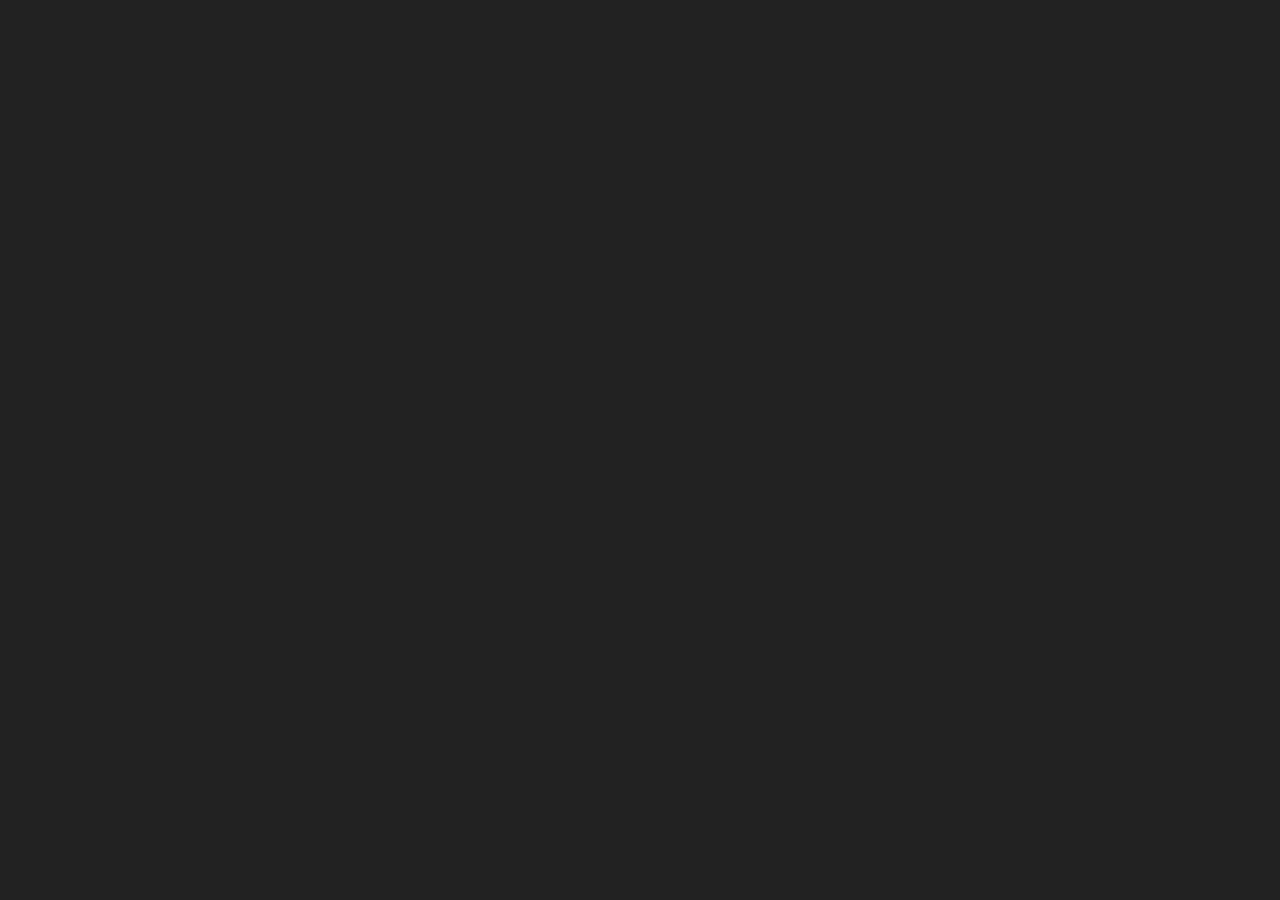
==== index.html @ 98a6ce10 "setting up the new project" ====
<!doctype html>
<html lang="en">
    <head>
        <meta charset="UTF-8" />
        <meta name="viewport" content="width=device-width, initial-scale=1.0" />
        <meta
            name="description"
            content="Noblemen | Is a luxury dreem achives for selling your dreem luxury car"
        />
        <!-- styles -->
        <link rel="stylesheet" href="./styles/base.css" />
        <link rel="stylesheet" href="./styles/loader.css" />
        <link rel="stylesheet" href="./styles/style.css" />
        <!-- styles -->
        <title>Noblemen | Luxury Life Style</title>
    </head>
    <body>
        <div class="loader active" id="loader">
            <div class="dot"></div>
            <div class="dot"></div>
        </div>
        <!-- loader -->

        <!-- scripts -->
        <script src="./js/ukiyo.js"></script>
        <script src="./js/main.js"></script>
        <script src="./js/lenis.js"></script>
        <!-- scripts -->
    </body>
</html>
---- styles/base.css ----
* {
    padding: 0;
    margin: 0;
    box-sizing: border-box;
    list-style: none;
    text-decoration: none;
    font-weight: 100;
    text-transform: capitalize;
}
body {
    --max-width: 1200px;
    --background: #212121;
    --color: #fff;
    /* root */
    height: 100vh;
    width: 100%;
    background: var(--background);
    color: var(--color);
    font-family: averta;
    overflow: hidden;
}
body.active{
    height: unset;
    min-height: 100vh;
    overflow: unset;
    overflow-x: hidden;
}
/* body */

/* fonts */
@font-face {
    font-family: Averta;
    src: url("../fonts/AvertaRegular.ttf");
}
@font-face {
    font-family: AvertaSemi;
    src: url("../fonts/AvertaSemibold.ttf");
}
@font-face {
    font-family: AvertaBold;
    src: url("../fonts/AvertaBolder.otf");
}
@font-face {
    font-family: Tiny;
    src: url("../fonts/Tiny.ttf");
}
@font-face {
    font-family: Graphire;
    src: url("../fonts/Graphire.ttf");
}
@font-face {
    font-family: Legquinne;
    src: url("../fonts/Legquinne.otf");
}
/* fonts */

/* selection */
::selection {
    color: var(--background);
    background: var(--color);
}
/* selection */
---- styles/loader.css ----
.loader {
    position: fixed;
    top: 0;
    left: 0;
    height: 100vh;
    width: 100%;
    background: var(--background);
    display: flex;
    align-items: center;
    justify-content: center;
    pointer-events: none;
    transition: 0.5s ease opacity;
    opacity: 0;
    z-index: 1;
}
.loader.active {
    opacity: 1;
}
.loader.active .dot {
    height: 10px;
    width: 10px;
    background: var(--color);
    animation: loader 0.5s infinite alternate cubic-bezier(0.4, 0, 0.6, 1);
    transform: translateX(-10px);
    border-radius: 1000px;
}
.loader.active .dot:nth-child(1) {
    transform: translateX(10px);
}
@keyframes loader {
    to {
        transform: translateX(10px);
        background: gray;
    }
}
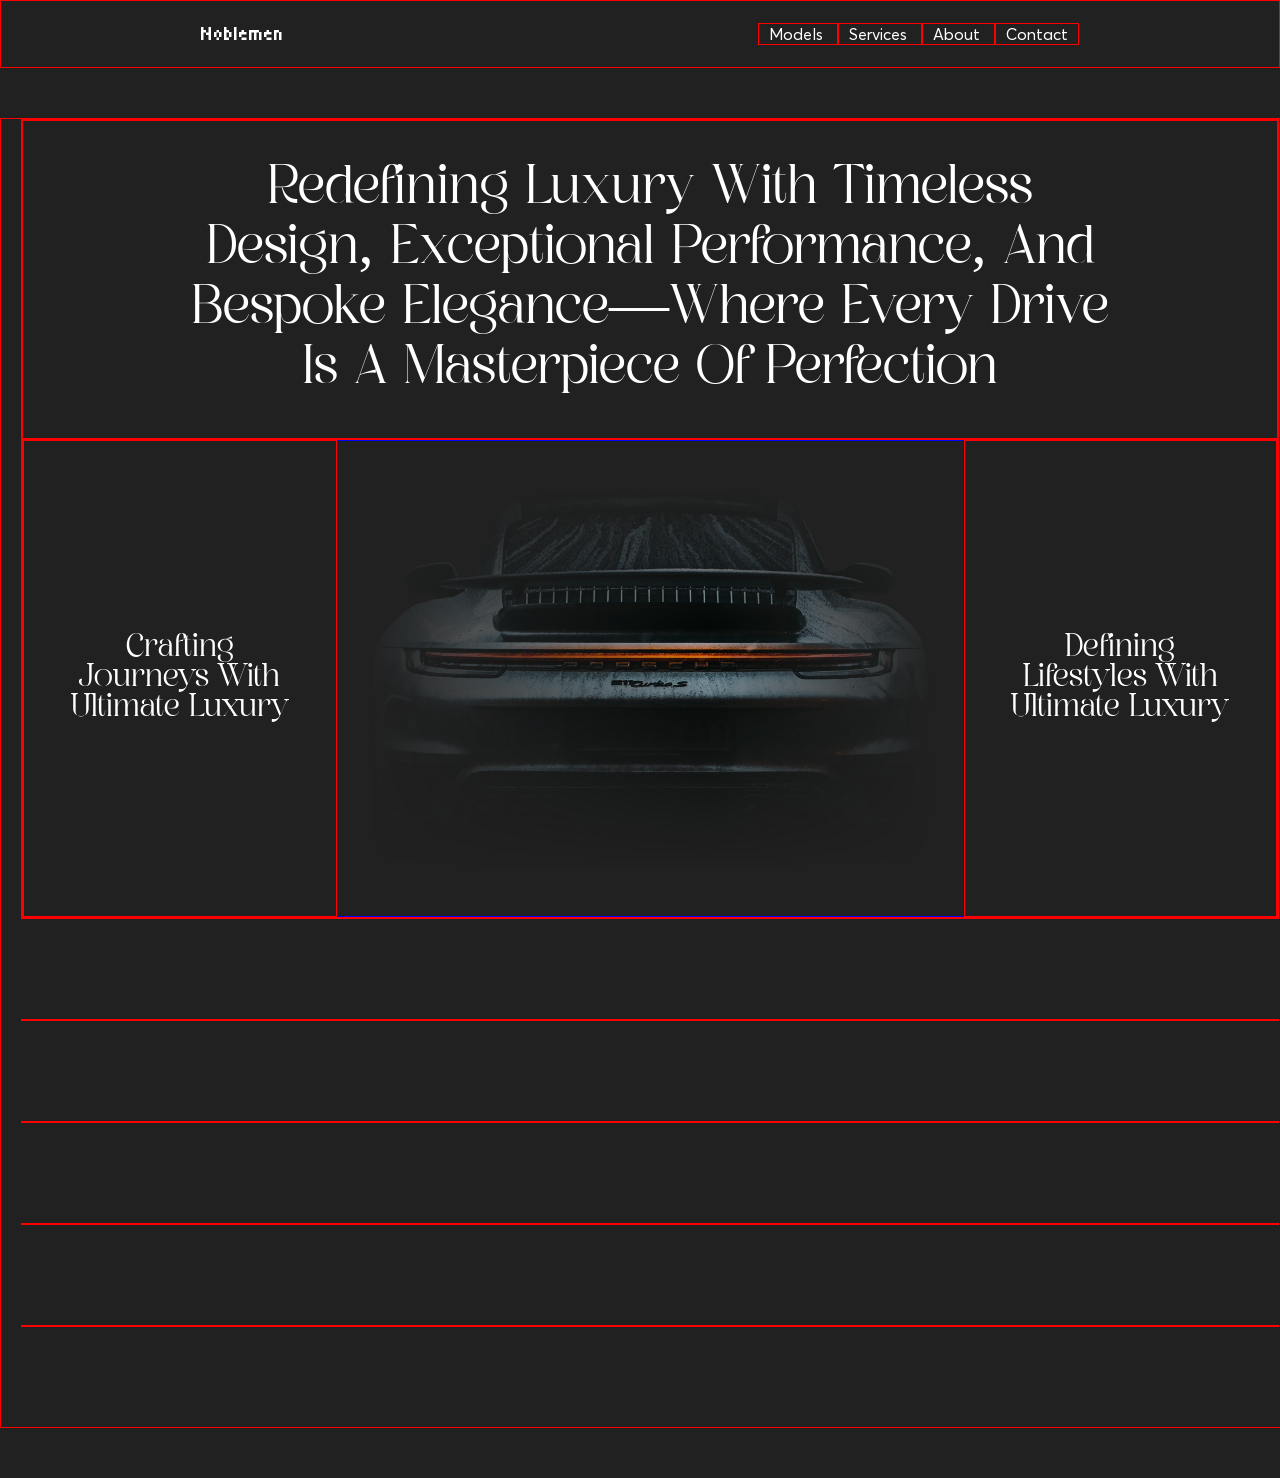
==== commit 413c9f32: "starting hero section home page" ====
--- a/index.html
+++ b/index.html
@@ -9,7 +9,7 @@
         />
         <!-- styles -->
         <link rel="stylesheet" href="./styles/base.css" />
-        <link rel="stylesheet" href="./styles/loader.css" />
+        <link rel="stylesheet" href="./styles/components/loader.css" />
         <link rel="stylesheet" href="./styles/style.css" />
         <!-- styles -->
         <title>Noblemen | Luxury Life Style</title>
@@ -21,10 +21,72 @@
         </div>
         <!-- loader -->
 
+        <nav>
+            <a class="logo">Noblemen</a>
+            <ul>
+                <li>
+                    <a href="./models.html">Models</a>
+                </li>
+                <li>
+                    <a href="./services.html">Services</a>
+                </li>
+                <li>
+                    <a href="./about.html">About</a>
+                </li>
+                <li>
+                    <a href="./contact.html">Contact</a>
+                </li>
+            </ul>
+        </nav>
+        <!-- nav -->
+
+        <div class="container">
+            <section class="sec1">
+                <div class="m-text">
+                    <h1>
+                        Redefining luxury with timeless <br />
+                        design, exceptional performance, and <br />
+                        bespoke elegance—where every drive <br />
+                        is a masterpiece of perfection
+                    </h1>
+                </div>
+                <div class="s-">
+                    <div class="s-text">
+                        <h3>
+                            Crafting <br />
+                            journeys with <br />
+                            ultimate luxury
+                        </h3>
+                    </div>
+                    <div class="image">
+                        <div class="image-content">
+                            <img
+                                src="./assets/HeroPorsche.avif"
+                                alt="hero image"
+                            />
+                        </div>
+                    </div>
+                    <div class="s-text">
+                        <h3>
+                            Defining <br />
+                            lifestyles with <br />
+                            ultimate luxury
+                        </h3>
+                    </div>
+                </div>
+            </section>
+            <!-- section one -->
+            <section></section>
+            <section></section>
+            <section></section>
+            <section></section>
+        </div>
+        <!-- container -->
+
         <!-- scripts -->
+        <script src="./js/lenis.js"></script>
         <script src="./js/ukiyo.js"></script>
         <script src="./js/main.js"></script>
-        <script src="./js/lenis.js"></script>
         <!-- scripts -->
     </body>
 </html>
--- a/styles/base.css
+++ b/styles/base.css
@@ -6,11 +6,13 @@
     text-decoration: none;
     font-weight: 100;
     text-transform: capitalize;
+    color: var(--color);
 }
 body {
-    --max-width: 1200px;
+    --max-width: 1300px;
     --background: #212121;
     --color: #fff;
+    --p-size: 16px;
     /* root */
     height: 100vh;
     width: 100%;
@@ -19,13 +21,18 @@
     font-family: averta;
     overflow: hidden;
 }
-body.active{
+body.active {
     height: unset;
     min-height: 100vh;
     overflow: unset;
     overflow-x: hidden;
 }
 /* body */
+
+a,
+p {
+    font-size: var(--p-size);
+}
 
 /* fonts */
 @font-face {
@@ -60,3 +67,57 @@
     background: var(--color);
 }
 /* selection */
+
+nav {
+    border: 1px solid red;
+    height: 7.5vh;
+    width: 100%;
+    padding: 0 200px;
+    display: flex;
+    align-items: center;
+    justify-content: space-between;
+}
+nav a.logo {
+    font-family: tiny;
+    font-size: 20px;
+}
+nav ul li {
+    display: inline;
+    border: 1px solid red;
+    margin: 0;
+}
+nav ul li a {
+    padding: 10px;
+}
+/* nav */
+
+.container {
+    border: 1px solid red;
+    min-height: calc(100vh - 100px - 400px);
+    width: var(--max-width);
+    margin: 50px auto;
+    padding: 0 20px;
+}
+.container section {
+    border: 1px solid red;
+    margin: 0 0 100px 0;
+}
+/* container */
+
+/* responsive */
+@media screen and (max-width: 1680px) {
+}
+@media screen and (max-width: 1440px) {
+}
+@media screen and (max-width: 1360px) {
+}
+@media screen and (max-width: 1280px) {
+}
+@media screen and (max-width: 1024px) {
+}
+@media screen and (max-width: 885px) {
+}
+@media screen and (max-width: 430px) {
+}
+@media screen and (max-width: 390px) {
+}
--- a/styles/components/loader.css
+++ b/styles/components/loader.css
@@ -0,0 +1,36 @@
+.loader {
+    position: fixed;
+    top: 0;
+    left: 0;
+    height: 100vh;
+    width: 100%;
+    background: var(--background);
+    display: flex;
+    align-items: center;
+    justify-content: center;
+    pointer-events: none;
+    transition: 0.5s ease opacity;
+    opacity: 0;
+    z-index: 1;
+}
+.loader.active {
+    opacity: 1;
+}
+.loader.active .dot {
+    height: 10px;
+    width: 10px;
+    background: var(--color);
+    animation: loader 0.5s infinite alternate cubic-bezier(0.4, 0, 0.6, 1);
+    transform: translateX(-10px);
+    border-radius: 1000px;
+}
+.loader.active .dot:nth-child(1) {
+    transform: translateX(10px);
+}
+@keyframes loader {
+    to {
+        transform: translateX(10px);
+        background: gray;
+    }
+}
+
--- a/styles/style.css
+++ b/styles/style.css
@@ -0,0 +1,83 @@
+.sec1 {
+    min-height: 800px;
+    display: grid;
+    grid-template-rows: 40%;
+}
+.sec1 .m-text {
+    border: 1px solid red;
+    text-align: center;
+    display: flex;
+    align-items: center;
+    justify-content: center;
+}
+.sec1 .m-text h1 {
+    font-family: graphire;
+    line-height: 100%;
+    font-size: 60px;
+}
+.sec1 .s- {
+    border: 1px solid red;
+    display: grid;
+    grid-template-columns: 1fr 50% 1fr;
+}
+.sec1 .s- .s-text {
+    border: 1px solid red;
+    text-align: center;
+    display: flex;
+    align-items: center;
+    justify-content: center;
+    font-family: graphire;
+    line-height: 100%;
+    font-size: 30px;
+}
+.sec1 .s- .image {
+    border: 1px solid blue;
+    width: 100%;
+    height: 100%;
+    display: flex;
+    align-items: center;
+    justify-content: center;
+}
+.sec1 .s- .image .image-content {
+    /* border: 1px solid green; */
+    width: 90%;
+    height: auto;
+    display: flex;
+    align-items: center;
+    justify-content: center;
+    mask-image: linear-gradient(
+        to top,
+        #0000,
+        var(--background) 60% 40%,
+        #0000
+    );
+}
+.sec1 .s- .image .image-content img {
+    /* border: 1px solid red; */
+    width: 100%;
+    height: auto;
+    mask-image: linear-gradient(
+        to right,
+        #0000,
+        var(--background) 60% 40%,
+        #0000
+    );
+}
+
+/* responsive */
+@media screen and (max-width: 1680px) {
+}
+@media screen and (max-width: 1440px) {
+}
+@media screen and (max-width: 1360px) {
+}
+@media screen and (max-width: 1280px) {
+}
+@media screen and (max-width: 1024px) {
+}
+@media screen and (max-width: 885px) {
+}
+@media screen and (max-width: 430px) {
+}
+@media screen and (max-width: 390px) {
+}
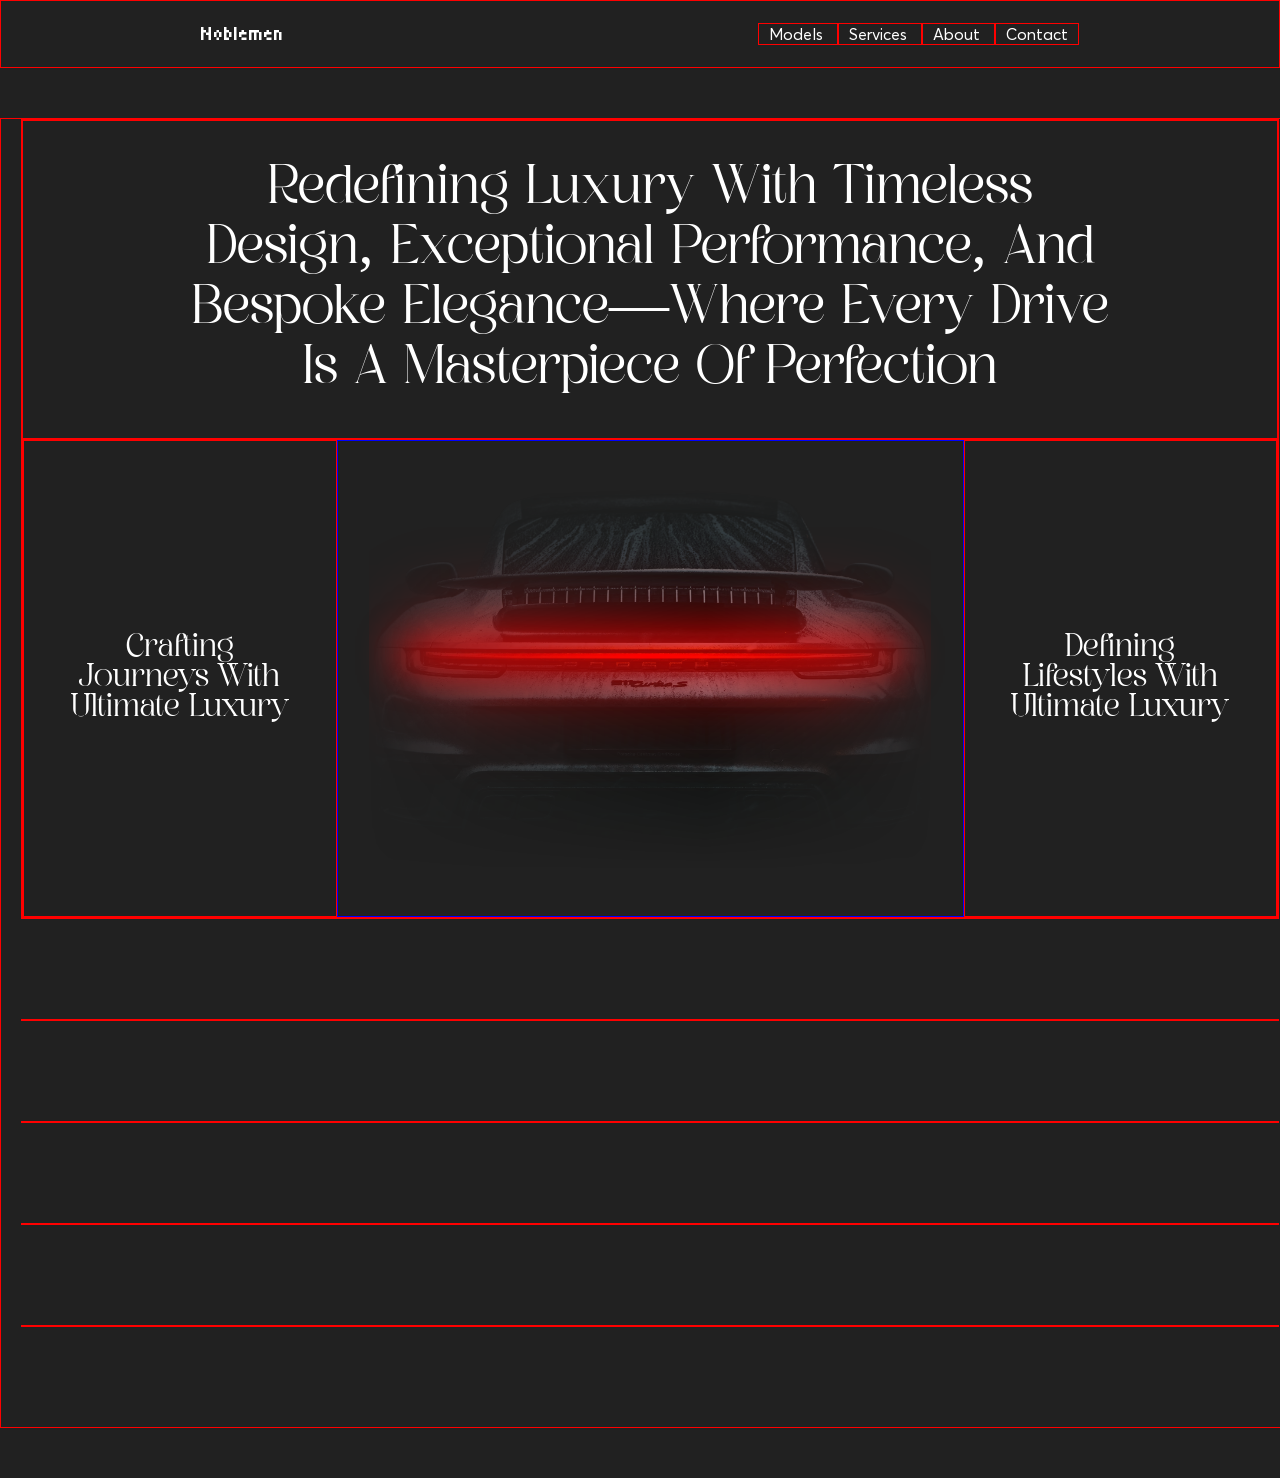
==== commit 7b1e4ddc: "00000" ====
--- a/index.html
+++ b/index.html
@@ -40,7 +40,7 @@
         </nav>
         <!-- nav -->
 
-        <div class="container">
+        <main class="container">
             <section class="sec1">
                 <div class="m-text">
                     <h1>
@@ -52,11 +52,11 @@
                 </div>
                 <div class="s-">
                     <div class="s-text">
-                        <h3>
+                        <h2>
                             Crafting <br />
                             journeys with <br />
                             ultimate luxury
-                        </h3>
+                        </h2>
                     </div>
                     <div class="image">
                         <div class="image-content">
@@ -67,11 +67,11 @@
                         </div>
                     </div>
                     <div class="s-text">
-                        <h3>
+                        <h2>
                             Defining <br />
                             lifestyles with <br />
                             ultimate luxury
-                        </h3>
+                        </h2>
                     </div>
                 </div>
             </section>
@@ -80,7 +80,7 @@
             <section></section>
             <section></section>
             <section></section>
-        </div>
+        </main>
         <!-- container -->
 
         <!-- scripts -->
--- a/styles/base.css
+++ b/styles/base.css
@@ -12,6 +12,7 @@
     --max-width: 1300px;
     --background: #212121;
     --color: #fff;
+    --h2-size: 35px;
     --p-size: 16px;
     /* root */
     height: 100vh;
@@ -32,6 +33,9 @@
 a,
 p {
     font-size: var(--p-size);
+}
+h2{
+    font-size: var(--h2-size);
 }
 
 /* fonts */
--- a/styles/components/loader.css
+++ b/styles/components/loader.css
@@ -11,7 +11,7 @@
     pointer-events: none;
     transition: 0.5s ease opacity;
     opacity: 0;
-    z-index: 1;
+    z-index: 5;
 }
 .loader.active {
     opacity: 1;
--- a/styles/style.css
+++ b/styles/style.css
@@ -30,16 +30,39 @@
     line-height: 100%;
     font-size: 30px;
 }
+.sec1 .s- .s-text h2 {
+    font-size: var(--h2-size);
+}
 .sec1 .s- .image {
+    position: relative;
     border: 1px solid blue;
     width: 100%;
     height: 100%;
     display: flex;
     align-items: center;
     justify-content: center;
+    overflow: visible;
+}
+.sec1 .s- .image::after {
+    content: "";
+    position: absolute;
+    height: 5px;
+    width: 70%;
+    background: linear-gradient(to left, #0000, #f00, #0000);
+    transform: translateY(-22.5px);
+}
+.sec1 .s- .image::before {
+    content: "";
+    position: absolute;
+    height: 20px;
+    width: 80%;
+    background: red;
+    transform: translateY(-22.5px);
+    z-index: 1;
+    filter: blur(20px);
 }
 .sec1 .s- .image .image-content {
-    /* border: 1px solid green; */
+    position: relative;
     width: 90%;
     height: auto;
     display: flex;
@@ -51,9 +74,19 @@
         var(--background) 60% 40%,
         #0000
     );
+    overflow: visible;
+}
+.sec1 .s- .image .image-content::after {
+    content: "";
+    position: absolute;
+    height: 50px;
+    width: 80%;
+    background: red;
+    transform: translateY(-22.5px);
+    z-index: 1;
+    filter: blur(50px);
 }
 .sec1 .s- .image .image-content img {
-    /* border: 1px solid red; */
     width: 100%;
     height: auto;
     mask-image: linear-gradient(
@@ -62,8 +95,8 @@
         var(--background) 60% 40%,
         #0000
     );
+    overflow: visible;
 }
-
 /* responsive */
 @media screen and (max-width: 1680px) {
 }
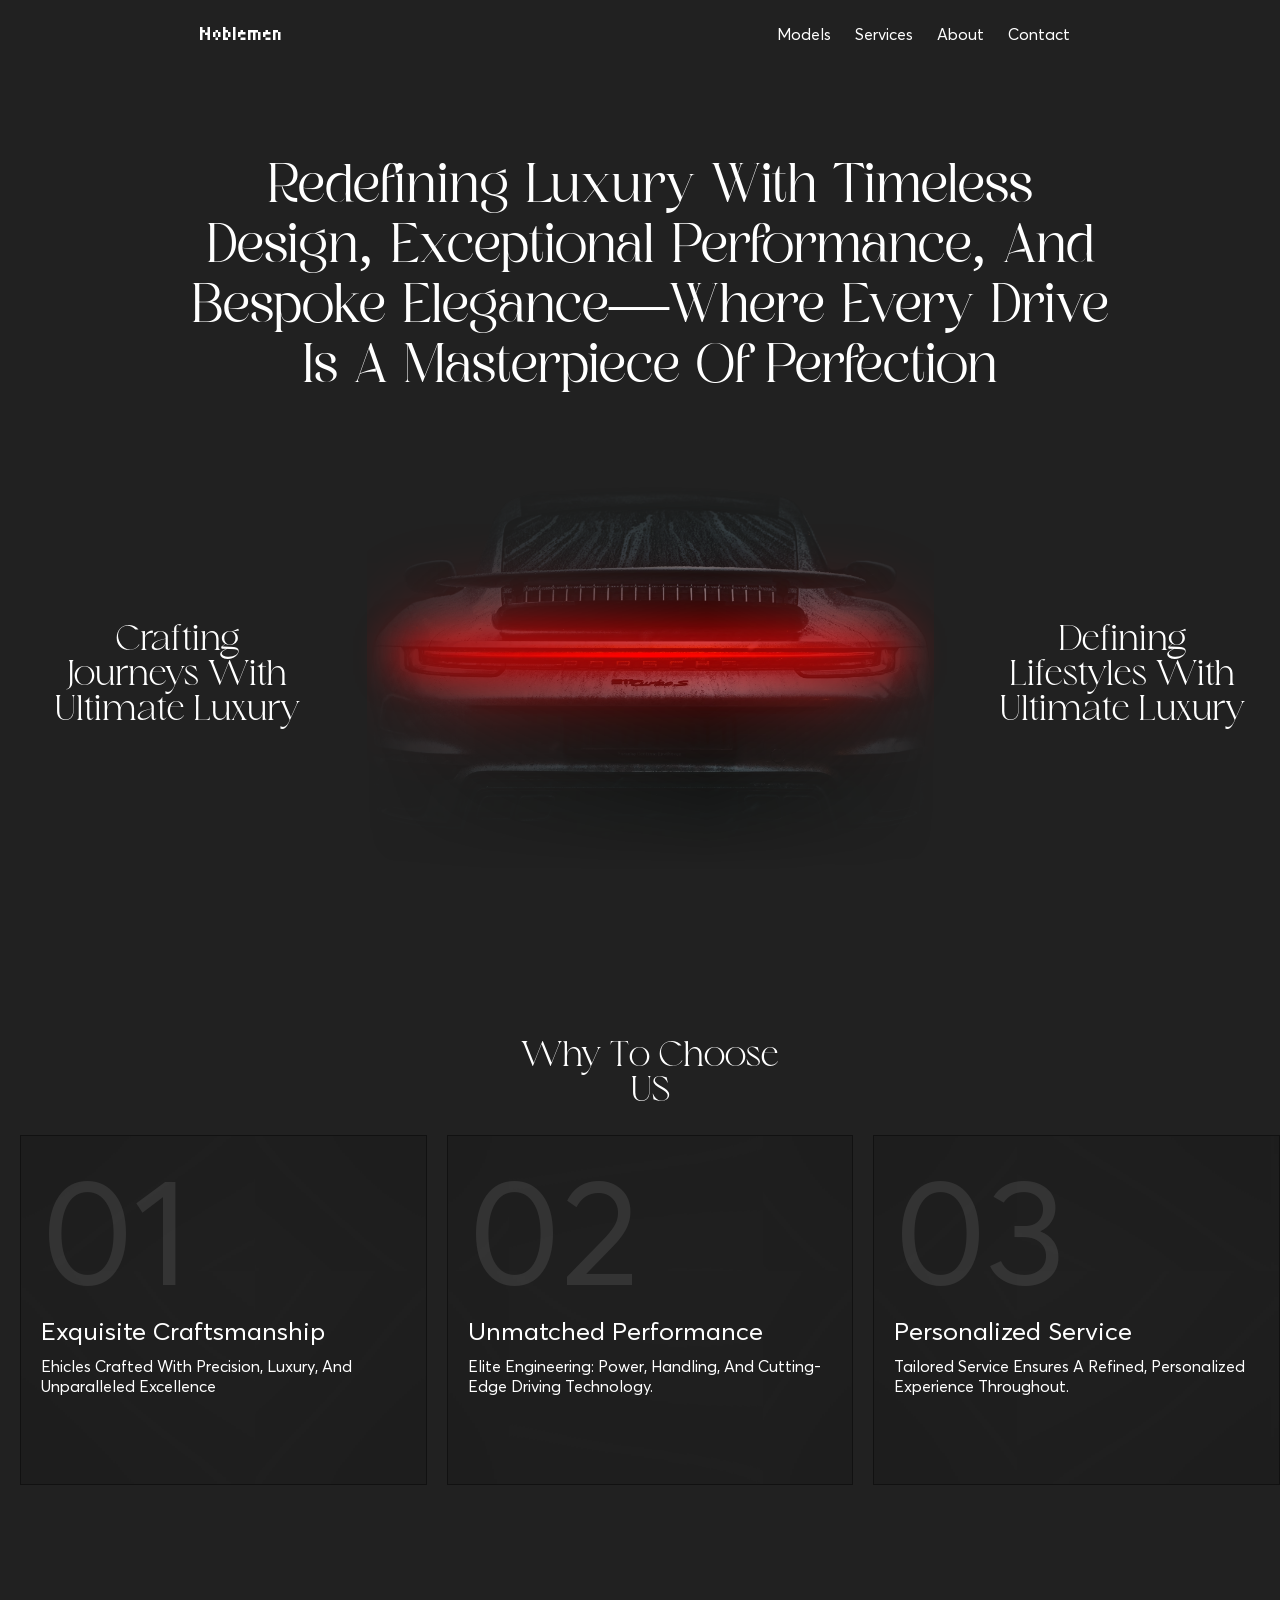
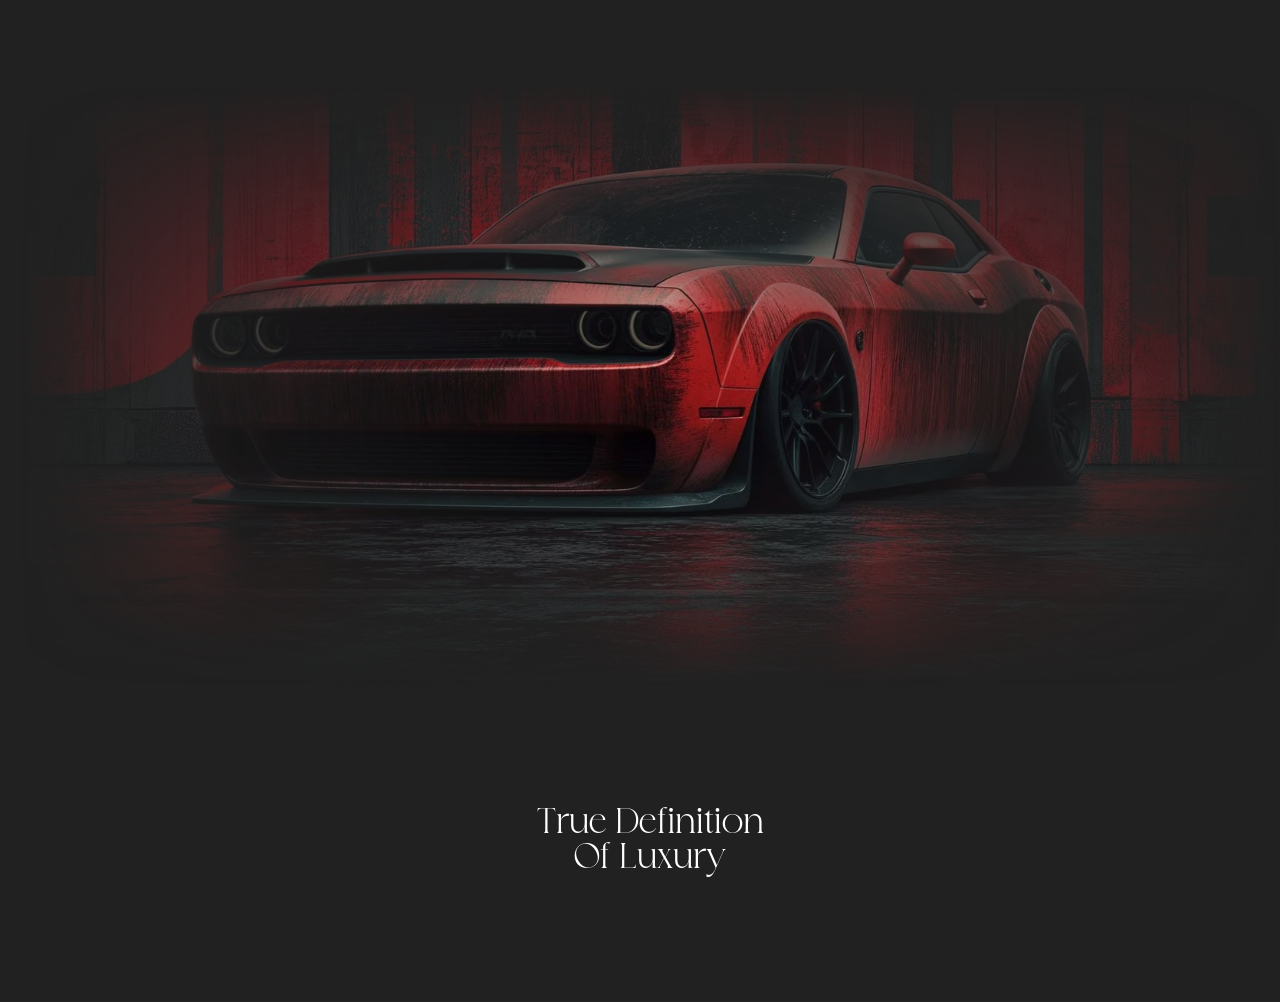
==== commit 13c4f0de: "0000" ====
--- a/index.html
+++ b/index.html
@@ -76,10 +76,68 @@
                 </div>
             </section>
             <!-- section one -->
+            <section class="sec2">
+                <header>
+                    <h2>
+                        Why to Choose <br />
+                        US
+                    </h2>
+                </header>
+                <div class="content">
+                    <div class="card">
+                        <span>01</span>
+                        <h3>Exquisite Craftsmanship</h3>
+                        <p>
+                            ehicles crafted with precision, luxury, and
+                            unparalleled excellence
+                        </p>
+                    </div>
+                    <div class="card">
+                        <span>02</span>
+                        <h3>Unmatched Performance</h3>
+                        <p>
+                            Elite engineering: power, handling, and cutting-edge
+                            driving technology.
+                        </p>
+                    </div>
+                    <div class="card">
+                        <span>03</span>
+                        <h3>Personalized Service</h3>
+                        <p>
+                            Tailored service ensures a refined, personalized
+                            experience throughout.
+                        </p>
+                    </div>
+                </div>
+            </section>
+            <!-- section two -->
+            <section class="sec3">
+                <div class="image">
+                    <img
+                        data-u-scale="1.3"
+                        data-u-speed="0.8"
+                        data-img="l"
+                        data-parallax
+                        src="./assets/banner.avif"
+                        decoding="async"
+                        alt="banner"
+                    />
+                </div>
+            </section>
+            <!-- section three -->
+
+            <section class="sec4">
+                <header>
+                    <h2>
+                        True Definition <br />
+                        Of Luxury
+                    </h2>
+                </header>
+                <div class="content"></div>
+            </section>
+            <!-- section two -->
             <section></section>
-            <section></section>
-            <section></section>
-            <section></section>
+            <!-- section two -->
         </main>
         <!-- container -->
 
@@ -87,6 +145,7 @@
         <script src="./js/lenis.js"></script>
         <script src="./js/ukiyo.js"></script>
         <script src="./js/main.js"></script>
+        <script src="./js/best-seller.js"></script>
         <!-- scripts -->
     </body>
 </html>
--- a/styles/base.css
+++ b/styles/base.css
@@ -13,6 +13,7 @@
     --background: #212121;
     --color: #fff;
     --h2-size: 35px;
+    --h3-size: 25px;
     --p-size: 16px;
     /* root */
     height: 100vh;
@@ -34,8 +35,11 @@
 p {
     font-size: var(--p-size);
 }
-h2{
+h2 {
     font-size: var(--h2-size);
+}
+h3 {
+    font-size: var(--h3-size);
 }
 
 /* fonts */
@@ -73,7 +77,7 @@
 /* selection */
 
 nav {
-    border: 1px solid red;
+    /* border: 1px solid red; */
     height: 7.5vh;
     width: 100%;
     padding: 0 200px;
@@ -87,7 +91,7 @@
 }
 nav ul li {
     display: inline;
-    border: 1px solid red;
+    /* border: 1px solid red; */
     margin: 0;
 }
 nav ul li a {
@@ -96,15 +100,28 @@
 /* nav */
 
 .container {
-    border: 1px solid red;
+    /* border: 1px solid red; */
     min-height: calc(100vh - 100px - 400px);
     width: var(--max-width);
     margin: 50px auto;
     padding: 0 20px;
 }
 .container section {
-    border: 1px solid red;
+    /* border: 1px solid red; */
     margin: 0 0 100px 0;
+}
+.container section header {
+    /* border: 1px solid red; */
+    min-height: 13vh;
+    width: 100%;
+    display: flex;
+    align-items: center;
+    justify-content: center;
+    text-align: center;
+}
+.container section header h2 {
+    font-family: legquinne;
+    line-height: 100%;
 }
 /* container */
 
--- a/styles/style.css
+++ b/styles/style.css
@@ -4,7 +4,6 @@
     grid-template-rows: 40%;
 }
 .sec1 .m-text {
-    border: 1px solid red;
     text-align: center;
     display: flex;
     align-items: center;
@@ -16,32 +15,27 @@
     font-size: 60px;
 }
 .sec1 .s- {
-    border: 1px solid red;
     display: grid;
     grid-template-columns: 1fr 50% 1fr;
 }
 .sec1 .s- .s-text {
-    border: 1px solid red;
     text-align: center;
     display: flex;
     align-items: center;
     justify-content: center;
-    font-family: graphire;
-    line-height: 100%;
-    font-size: 30px;
 }
 .sec1 .s- .s-text h2 {
+    font-family: legquinne;
+    line-height: 100%;
     font-size: var(--h2-size);
 }
 .sec1 .s- .image {
     position: relative;
-    border: 1px solid blue;
     width: 100%;
     height: 100%;
     display: flex;
     align-items: center;
     justify-content: center;
-    overflow: visible;
 }
 .sec1 .s- .image::after {
     content: "";
@@ -74,7 +68,6 @@
         var(--background) 60% 40%,
         #0000
     );
-    overflow: visible;
 }
 .sec1 .s- .image .image-content::after {
     content: "";
@@ -95,8 +88,144 @@
         var(--background) 60% 40%,
         #0000
     );
-    overflow: visible;
-}
+}
+/* section one */
+
+.sec2 .content {
+    min-height: 350px;
+    display: grid;
+    grid-template-columns: 1fr 1fr 1fr;
+    gap: 20px;
+}
+.sec2 .content .card {
+    position: relative;
+    background: var(--background);
+    padding: 20px;
+    border: 1px solid #111;
+    box-shadow: inset 0 0 1000px #1111115d;
+    overflow: hidden;
+}
+.sec2 .content .card span {
+    font-size: 150px;
+    line-height: 100%;
+    color: #ffffff18;
+    user-select: none;
+}
+.sec2 .content .card h3 {
+    padding: 10px 0;
+}
+/* section two */
+
+.container .sec3 {
+    margin: 200px 0 100px 0;
+}
+.sec3 .image {
+    border-radius: 10%;
+    height: 600px;
+    width: 100%;
+    overflow: hidden;
+    display: flex;
+    align-items: center;
+    justify-content: center;
+    mask-image: linear-gradient(
+        to top,
+        #0000,
+        var(--background) 40% 50%,
+        #0000
+    );
+}
+.sec3 .image img {
+    border-radius: 10%;
+    height: auto;
+    width: 100%;
+    mask-image: linear-gradient(
+        to right,
+        #0000,
+        var(--background) 50% 50%,
+        #0000
+    );
+}
+[data-img] {
+    position: relative;
+}
+[data-img="l"] {
+    margin: auto;
+    width: 100%;
+    object-fit: cover;
+}
+/* section three */
+
+/* .sec4 .content {
+    position: relative;
+    display: grid;
+    grid-template-columns: 1fr 1fr 1fr 1fr;
+    grid-template-rows: 1fr 1fr;
+    gap: 20px;
+}
+.sec4 .content .card {
+    border-radius: 20px;
+    background: #3f3f3f3a;
+    padding: 10px;
+    overflow: hidden;
+    box-shadow: 0 10px 20px #0000007e;
+    cursor: pointer;
+    backdrop-filter: blur(20px);
+}
+.sec4 .content .card .image img {
+    height: auto;
+    width: 100%;
+    border-radius: 10px;
+}
+.sec4 .content .card .text {
+    position: relative;
+    height: 121px;
+    padding: 0 10px;
+}
+.sec4 .content .card .text h3 {
+    padding: 5px 0;
+}
+.sec4 .content .card .text span {
+    color: #b1b1b1;
+}
+.sec4 .content .card .text p {
+    position: absolute;
+    bottom: 10px;
+}
+.sec4 .content .card:nth-child(3) {
+    position: relative;
+    grid-column: span 2;
+    max-height: 350px;
+}
+.sec4 .content .card:nth-child(3)::after {
+    content: "Best Seller \A This Week";
+    white-space: pre;
+    height: calc(100% - 20px);
+    width: calc(100% - 60px);
+    position: absolute;
+    top: 10px;
+    left: 10px;
+    background: linear-gradient(to right top, #000, #0000);
+    border-radius: 10px;
+    display: flex;
+    align-items: end;
+    font-family: Legquinne;
+    line-height: 100%;
+    font-size: 40px;
+    padding: 0 20px;
+}
+.sec4 .content .card:nth-child(3) .image {
+    height: 100%;
+    width: 100%;
+    object-fit: cover;
+}
+.sec4 .content .card:nth-child(3) .image img {
+    height: 100%;
+    width: 100%;
+    object-fit: cover;
+} */
+/* section three */
+/* section three */
+
 /* responsive */
 @media screen and (max-width: 1680px) {
 }
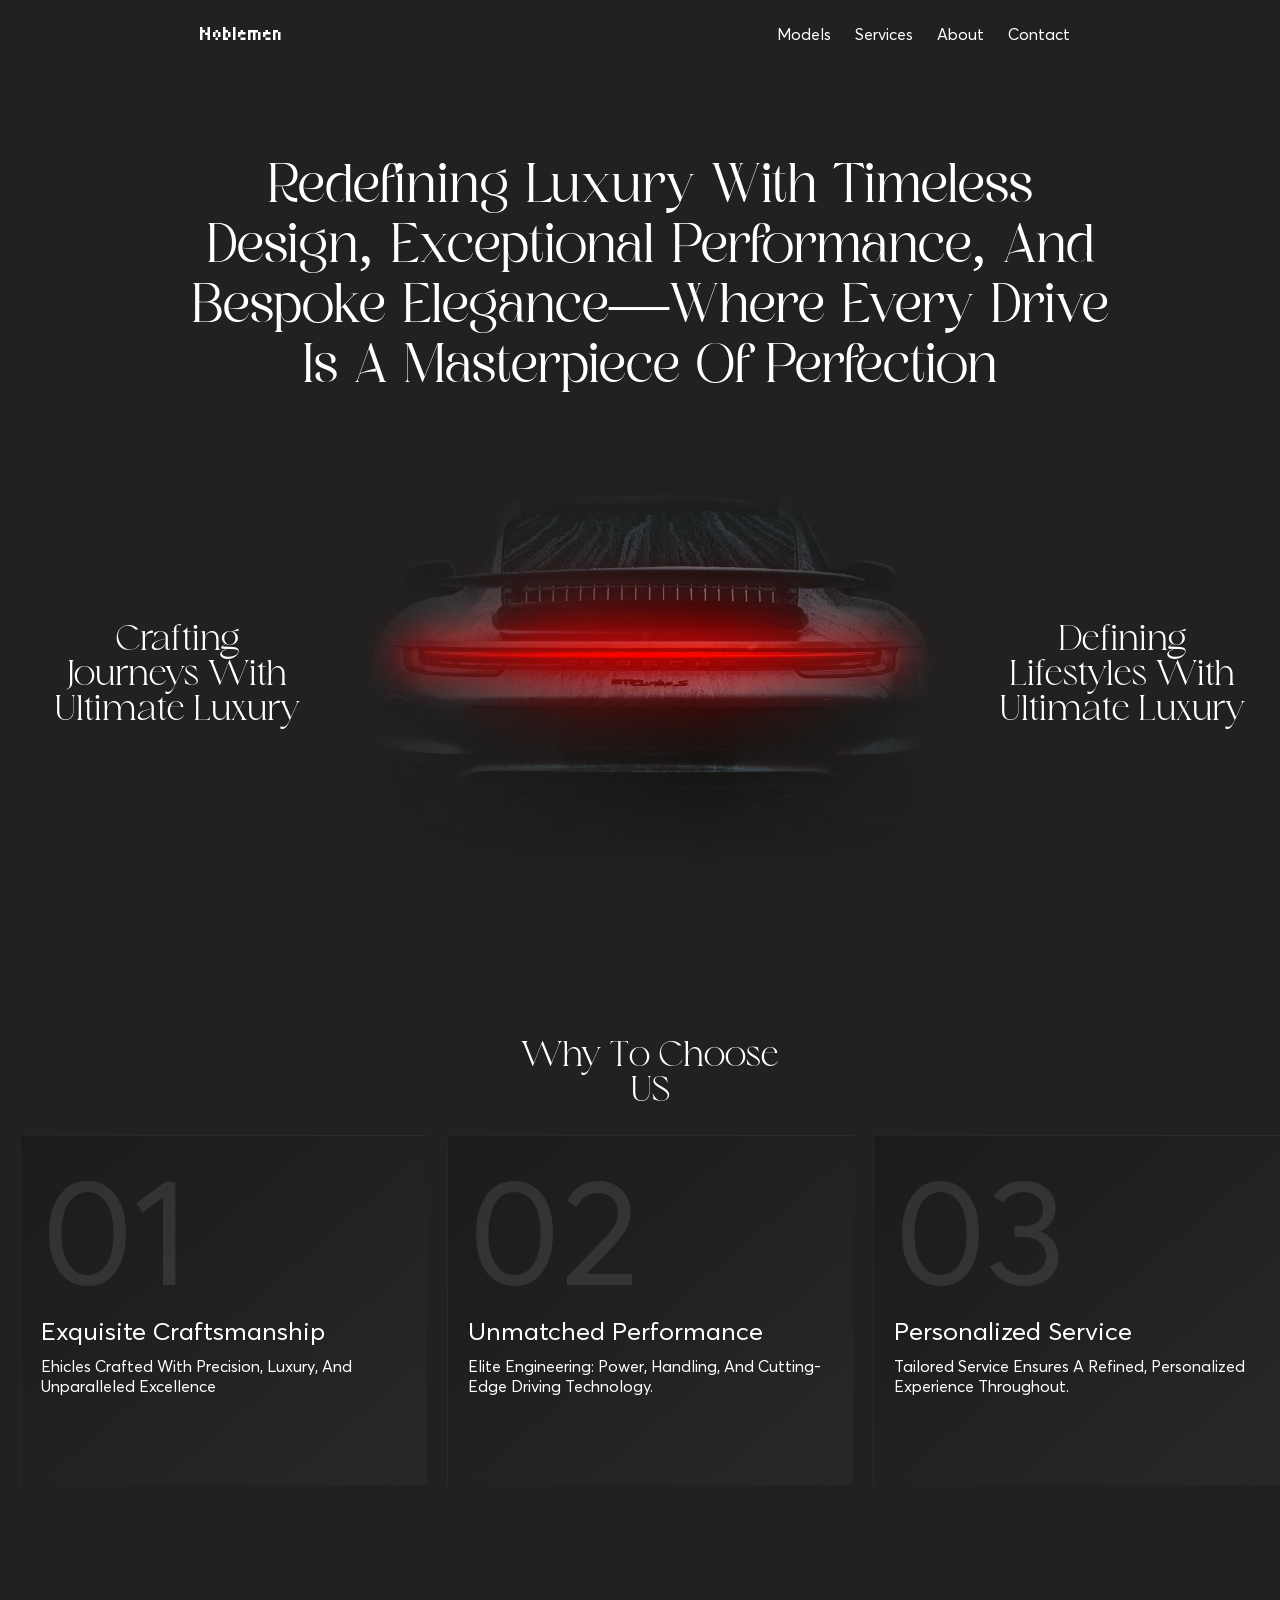
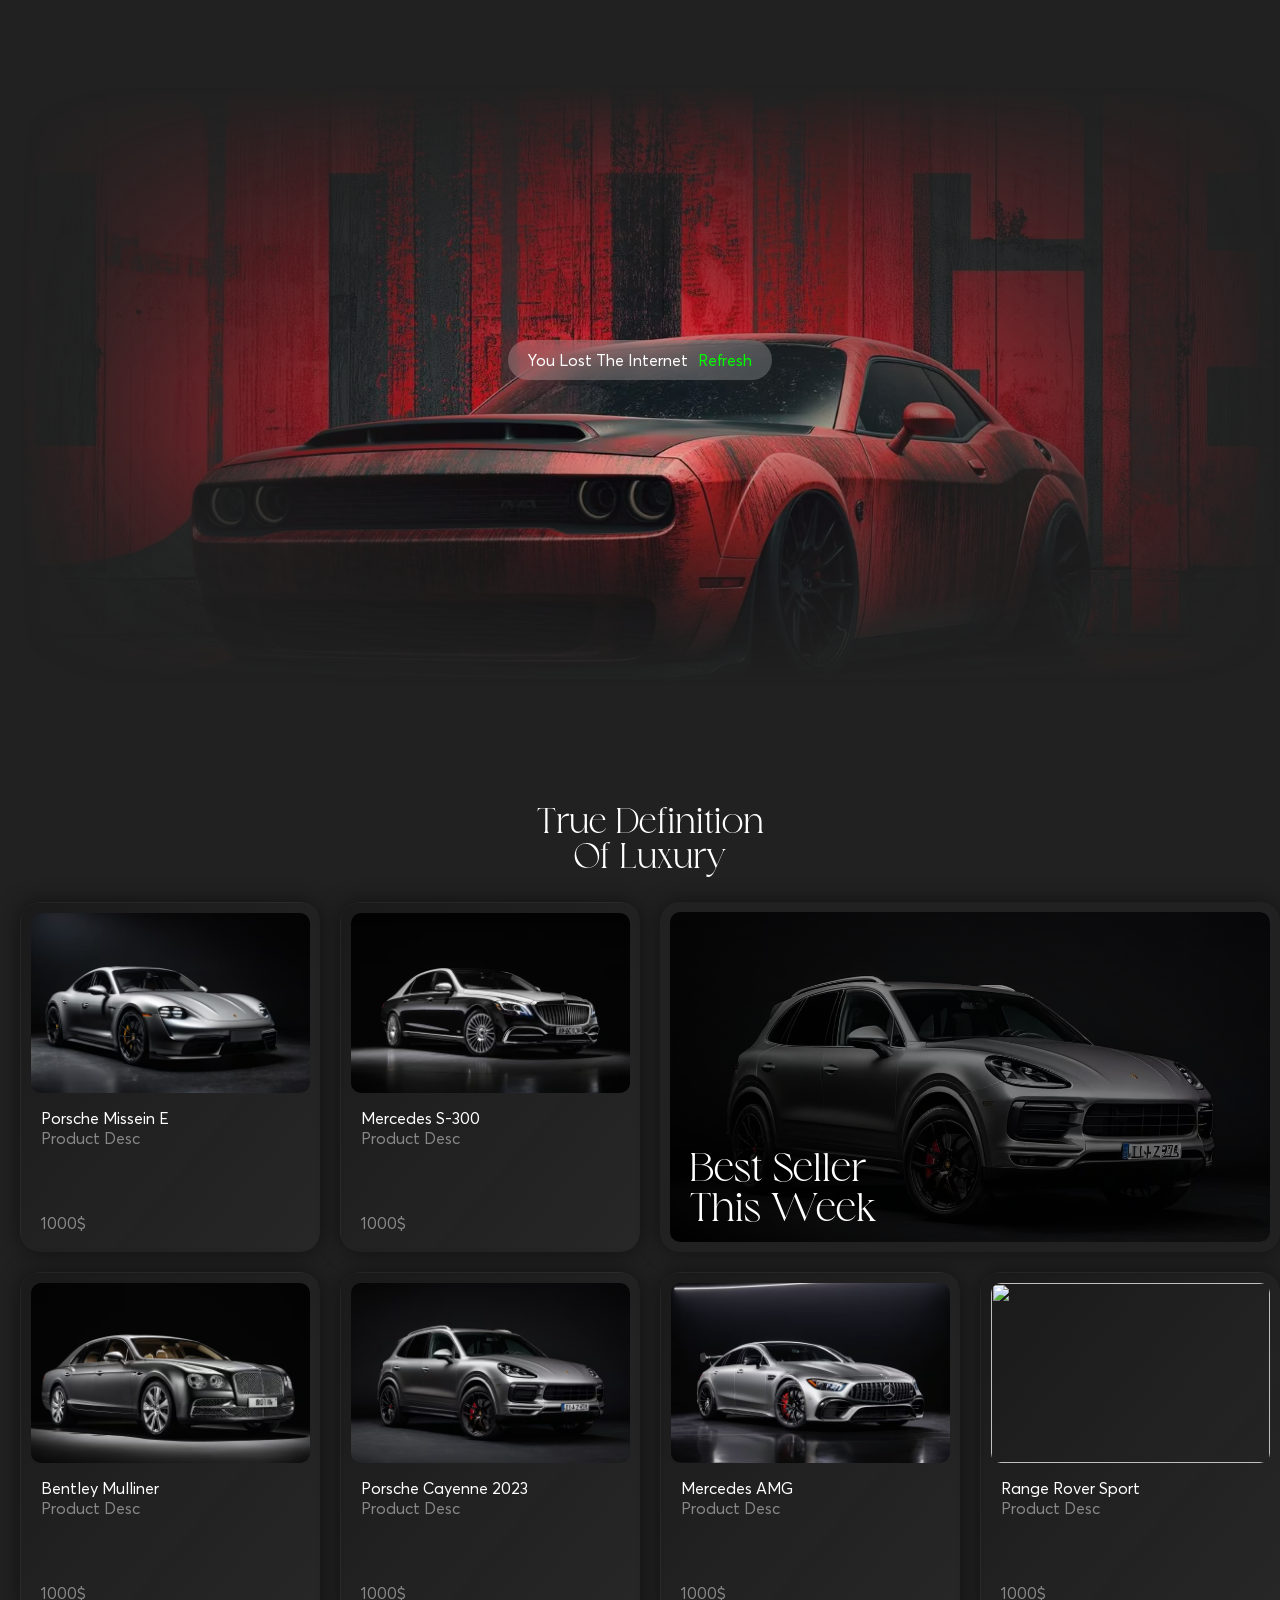
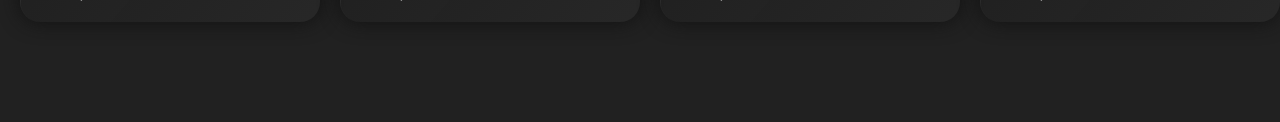
==== commit a79b4bbb: "internet err" ====
--- a/index.html
+++ b/index.html
@@ -40,6 +40,11 @@
         </nav>
         <!-- nav -->
 
+        <div class="internet">
+            <p>you lost the internet</p>
+            <a href="">refresh</a>
+        </div>
+
         <main class="container">
             <section class="sec1">
                 <div class="m-text">
@@ -76,6 +81,7 @@
                 </div>
             </section>
             <!-- section one -->
+
             <section class="sec2">
                 <header>
                     <h2>
@@ -111,6 +117,7 @@
                 </div>
             </section>
             <!-- section two -->
+
             <section class="sec3">
                 <div class="image">
                     <img
--- a/styles/base.css
+++ b/styles/base.css
@@ -99,6 +99,27 @@
 }
 /* nav */
 
+/* internet */
+.internet {
+    position: fixed;
+    bottom: -120%;
+    left: 50%;
+    transform: translateX(-50%);
+    display: flex;
+    background: rgba(255, 255, 255, 0.212);
+    color: #ff000033;
+    padding: 10px 20px;
+    border-radius: 100px;
+    backdrop-filter: blur(10px);
+    z-index: 1;
+    transition: 1s bottom cubic-bezier(0.075, 0.82, 0.165, 1);
+}
+.internet a {
+    padding: 0 0 0 10px;
+    color: rgb(0, 255, 0);
+}
+/* internet */
+
 .container {
     /* border: 1px solid red; */
     min-height: calc(100vh - 100px - 400px);
--- a/styles/style.css
+++ b/styles/style.css
@@ -72,10 +72,10 @@
 .sec1 .s- .image .image-content::after {
     content: "";
     position: absolute;
-    height: 50px;
-    width: 80%;
+    height: 60px;
+    width: 50%;
     background: red;
-    transform: translateY(-22.5px);
+    transform: translateY(-27.5px);
     z-index: 1;
     filter: blur(50px);
 }
@@ -99,17 +99,18 @@
 }
 .sec2 .content .card {
     position: relative;
-    background: var(--background);
+    background: #3f3f3f3a;
+    background: linear-gradient(to top left, #3f3f3f3a, #00000030);
     padding: 20px;
-    border: 1px solid #111;
-    box-shadow: inset 0 0 1000px #1111115d;
-    overflow: hidden;
+    overflow: hidden;
+    /* box-shadow: 0 10px 20px #0000007e; */
+    border-top: 1px solid rgba(104, 104, 104, 0.055);
+    border-left: 1px solid rgba(104, 104, 104, 0.055);
 }
 .sec2 .content .card span {
     font-size: 150px;
     line-height: 100%;
     color: #ffffff18;
-    user-select: none;
 }
 .sec2 .content .card h3 {
     padding: 10px 0;
@@ -155,74 +156,80 @@
 }
 /* section three */
 
-/* .sec4 .content {
-    position: relative;
-    display: grid;
-    grid-template-columns: 1fr 1fr 1fr 1fr;
-    grid-template-rows: 1fr 1fr;
+.sec4 .content {
+    display: grid;
+    grid-template-columns: repeat(4, 1fr);
     gap: 20px;
 }
 .sec4 .content .card {
     border-radius: 20px;
+    height: 350px;
+    box-shadow: 0 0 20px #111;
+    border-top: 1px solid rgba(104, 104, 104, 0.055);
+    border-left: 1px solid rgba(104, 104, 104, 0.055);
     background: #3f3f3f3a;
+    background: linear-gradient(to top left, #3f3f3f3a, #00000030);
+}
+.sec4 .content .card .image {
+    height: 200px;
+    width: 100%;
     padding: 10px;
-    overflow: hidden;
-    box-shadow: 0 10px 20px #0000007e;
-    cursor: pointer;
-    backdrop-filter: blur(20px);
 }
 .sec4 .content .card .image img {
-    height: auto;
+    height: 100%;
     width: 100%;
     border-radius: 10px;
+    object-fit: cover;
 }
 .sec4 .content .card .text {
-    position: relative;
-    height: 121px;
-    padding: 0 10px;
-}
-.sec4 .content .card .text h3 {
-    padding: 5px 0;
-}
-.sec4 .content .card .text span {
-    color: #b1b1b1;
+    padding: 5px 20px 20px 20px;
+    display: flex;
+    align-items: start;
+    justify-content: space-between;
+    flex-direction: column;
 }
 .sec4 .content .card .text p {
-    position: absolute;
-    bottom: 10px;
-}
+    color: #888888;
+}
+
 .sec4 .content .card:nth-child(3) {
     position: relative;
     grid-column: span 2;
-    max-height: 350px;
+    overflow: hidden;
+    border: 10px solid var(--background);
+}
+.sec4 .content .card:nth-child(3) .image {
+    height: 100%;
+    width: 100%;
+    padding: 0;
+    overflow: hidden;
+}
+.sec4 .content .card:nth-child(3)::before {
+    content: "";
+    position: absolute;
+    top: 0;
+    left: 0;
+    height: 100%;
+    width: 100%;
+    background: linear-gradient(to top right, #000, #0000);
 }
 .sec4 .content .card:nth-child(3)::after {
     content: "Best Seller \A This Week";
     white-space: pre;
-    height: calc(100% - 20px);
-    width: calc(100% - 60px);
-    position: absolute;
-    top: 10px;
-    left: 10px;
-    background: linear-gradient(to right top, #000, #0000);
-    border-radius: 10px;
+    position: absolute;
+    top: 0;
+    left: 0;
+    height: 100%;
+    width: 100%;
     display: flex;
     align-items: end;
     font-family: Legquinne;
     line-height: 100%;
     font-size: 40px;
     padding: 0 20px;
-}
-.sec4 .content .card:nth-child(3) .image {
-    height: 100%;
-    width: 100%;
-    object-fit: cover;
-}
-.sec4 .content .card:nth-child(3) .image img {
-    height: 100%;
-    width: 100%;
-    object-fit: cover;
-} */
+    transform: translateY(-10px);
+}
+
 /* section three */
 /* section three */
 
